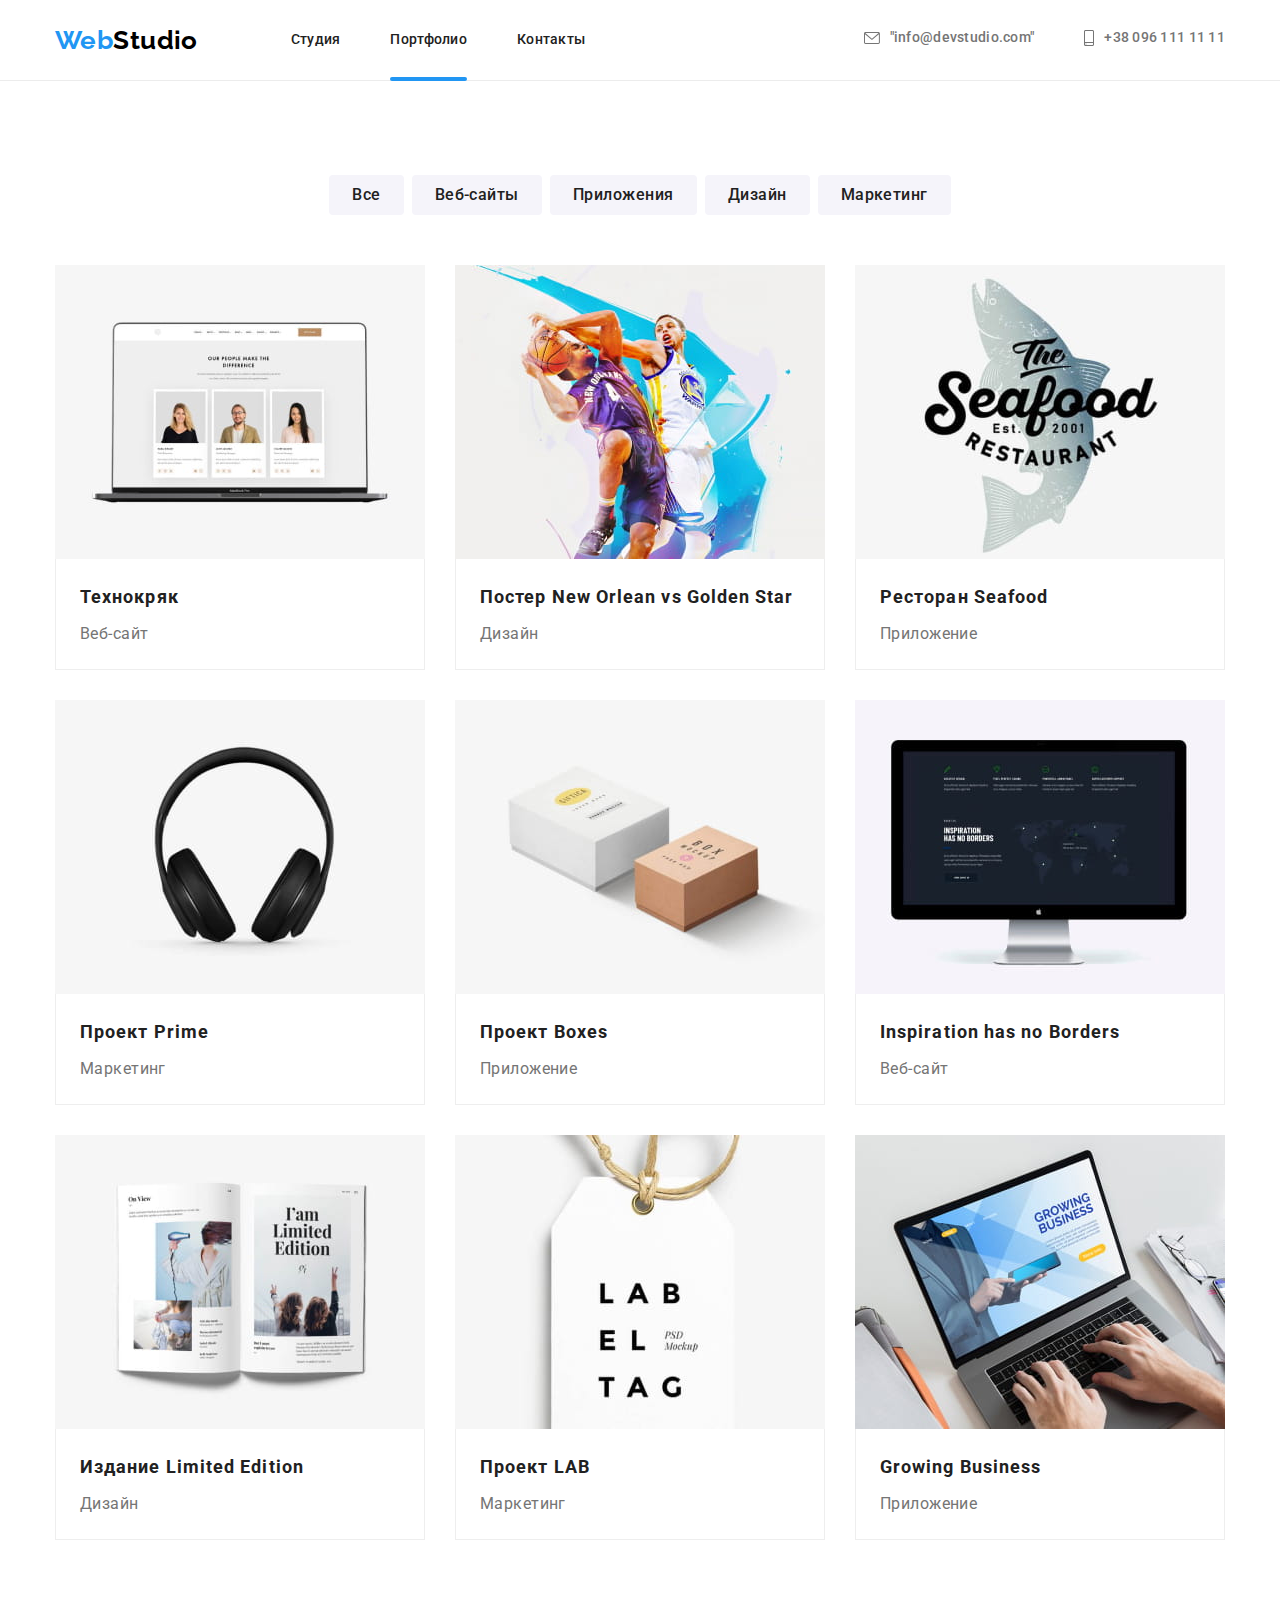
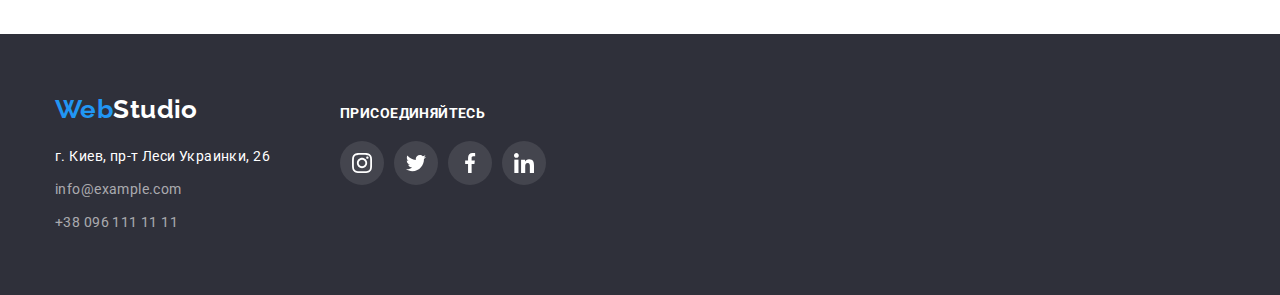
==== portfolio.html @ eaa1dd15 "Добавляет файлы ДЗ№5" ====
<!DOCTYPE html>
<html lang="ru">
  <head>
    <meta charset="UTF-8" />
    <meta http-equiv="X-UA-Compatible" content="IE=edge" />
    <meta name="viewport" content="width=device-width, initial-scale=1.0" />
    <title>Портфолио</title>
    <link rel="preconnect" href="https://fonts.googleapis.com" />
    <link rel="preconnect" href="https://fonts.gstatic.com" crossorigin />
    <link
      href="https://fonts.googleapis.com/css2?family=Raleway:wght@700&family=Roboto:wght@400;500;700;900&display=swap"
      rel="stylesheet"
    />
    <link
      rel="stylesheet"
      href="https://cdnjs.cloudflare.com/ajax/libs/modern-normalize/1.1.0/modern-normalize.min.css"
    />
    <link rel="stylesheet" href="./css/style.css" />
  </head>
  <body>
    <!-- Header section -->
    <header class="header">
      <div class="container nav-flex">
        <nav class="header-nav">
          <a href="./index.html" class="logo link">Web<span class="logo-black">Studio</span></a>
          <ul class="header-nav-list list">
            <li class="header-nav-item">
              <a class="header-nav-link link" href="./index.html">Студия</a>
            </li>
            <li class="header-nav-item">
              <a class="header-nav-link link current" href="./portfolio.html">Портфолио</a>
            </li>
            <li class="header-nav-item">
              <a class="header-nav-link link" href="">Контакты</a>
            </li>
          </ul>
        </nav>
        <ul class="header-contacts-list list">
          <li class="header-contacts-item">
            <a class="header-contact-link link" href="mailto:info@devstudio.com">
              <svg class="contact-icon" width="16px" height="12px">
                <use href="./images/icons.svg#icon-envelope"></use>
              </svg>
              "info@devstudio.com"
            </a>
          </li>
          <li class="header-contacts-item">
            <a class="header-contact-link link" href="tel:+380961111111">
              <svg class="contact-icon" width="10px" height="16px">
                <use href="./images/icons.svg#icon-smartphone"></use>
              </svg>
              +38 096 111 11 11
            </a>
          </li>
        </ul>
      </div>
    </header>
    <!-- Main content section -->
    <main>
      <section class="portfolio-section section">
        <div class="container">
          <h1 class="visually-hidden">Наши проекты</h1>
          <ul class="portfolio-btn-list list">
            <li class="portfolio-btn-item">
              <button class="portfolio-btn" type="button">Все</button>
            </li>
            <li class="portfolio-btn-item">
              <button class="portfolio-btn" type="button">Веб-сайты</button>
            </li>
            <li class="portfolio-btn-item">
              <button class="portfolio-btn" type="button">Приложения</button>
            </li>
            <li class="portfolio-btn-item">
              <button class="portfolio-btn" type="button">Дизайн</button>
            </li>
            <li class="portfolio-btn-item">
              <button class="portfolio-btn" type="button">Маркетинг</button>
            </li>
          </ul>
          <ul class="portfolio-list list">
            <li class="portfolio-list-item">
              <a class="portfolio-list-link link" href="#">
                <div class="image-cover">
                  <img
                    src="./images/techcrack.jpg"
                    alt="Ноутбук с открытой веб-страницей"
                    width="370"
                  />
                  <p class="product-description">
                    Ресурс предлагает комплексные предложения с разным уровнем функционала и
                    сервисов. Все это позволит посетителю получить исчерпывающие сведения о компании
                    или частном лице.
                  </p>
                </div>
                <div class="portfolio-border">
                  <h2 class="portfolio-list-title">Технокряк</h2>
                  <p class="portfolio-list-text">Веб-сайт</p>
                </div>
              </a>
            </li>
            <li class="portfolio-list-item">
              <a class="portfolio-list-link link" href="#">
                <div class="image-cover">
                  <img src="./images/poster.jpg" alt="Баскетболисты" width="370" />
                  <p class="product-description">
                    Ресурс предлагает комплексные предложения с разным уровнем функционала и
                    сервисов. Все это позволит посетителю получить исчерпывающие сведения о компании
                    или частном лице.
                  </p>
                </div>
                <div class="portfolio-border">
                  <h2 class="portfolio-list-title">Постер New Orlean vs Golden Star</h2>
                  <p class="portfolio-list-text">Дизайн</p>
                </div>
              </a>
            </li>
            <li class="portfolio-list-item">
              <a class="portfolio-list-link link" href="#">
                <div class="image-cover">
                  <img src="./images/seafood.jpg" alt="Логотип ресторана seafood" width="370" />
                  <p class="product-description">
                    Ресурс предлагает комплексные предложения с разным уровнем функционала и
                    сервисов. Все это позволит посетителю получить исчерпывающие сведения о компании
                    или частном лице.
                  </p>
                </div>
                <div class="portfolio-border">
                  <h2 class="portfolio-list-title">Ресторан Seafood</h2>
                  <p class="portfolio-list-text">Приложение</p>
                </div>
              </a>
            </li>
            <li class="portfolio-list-item">
              <a class="portfolio-list-link link" href="#">
                <div class="image-cover">
                  <img src="./images/prime.jpg" alt="Наушники" width="370" />
                  <p class="product-description">
                    Ресурс предлагает комплексные предложения с разным уровнем функционала и
                    сервисов. Все это позволит посетителю получить исчерпывающие сведения о компании
                    или частном лице.
                  </p>
                </div>
                <div class="portfolio-border">
                  <h2 class="portfolio-list-title">Проект Prime</h2>
                  <p class="portfolio-list-text">Маркетинг</p>
                </div>
              </a>
            </li>
            <li class="portfolio-list-item">
              <a class="portfolio-list-link link" href="#">
                <div class="image-cover">
                  <img src="./images/boxes.jpg" alt="Две коробки" width="370" />
                  <p class="product-description">
                    Ресурс предлагает комплексные предложения с разным уровнем функционала и
                    сервисов. Все это позволит посетителю получить исчерпывающие сведения о компании
                    или частном лице.
                  </p>
                </div>
                <div class="portfolio-border">
                  <h2 class="portfolio-list-title">Проект Boxes</h2>
                  <p class="portfolio-list-text">Приложение</p>
                </div>
              </a>
            </li>
            <li class="portfolio-list-item">
              <a class="portfolio-list-link link" href="#">
                <div class="image-cover">
                  <img
                    src="./images/inspiration-has-no-borders.jpg"
                    alt="Компьютер отображает проект"
                    width="370"
                  />
                  <p class="product-description">
                    Ресурс предлагает комплексные предложения с разным уровнем функционала и
                    сервисов. Все это позволит посетителю получить исчерпывающие сведения о компании
                    или частном лице.
                  </p>
                </div>
                <div class="portfolio-border">
                  <h2 class="portfolio-list-title">Inspiration has no Borders</h2>
                  <p class="portfolio-list-text">Веб-сайт</p>
                </div>
              </a>
            </li>
            <li class="portfolio-list-item">
              <a class="portfolio-list-link link" href="#">
                <div class="image-cover">
                  <img src="./images/limited-edition.jpg" alt="Журнал со статьей" width="370" />
                  <p class="product-description">
                    Ресурс предлагает комплексные предложения с разным уровнем функционала и
                    сервисов. Все это позволит посетителю получить исчерпывающие сведения о компании
                    или частном лице.
                  </p>
                </div>
                <div class="portfolio-border">
                  <h2 class="portfolio-list-title">Издание Limited Edition</h2>
                  <p class="portfolio-list-text">Дизайн</p>
                </div>
              </a>
            </li>
            <li class="portfolio-list-item">
              <a class="portfolio-list-link link" href="#">
                <div class="image-cover">
                  <img src="./images/lab.jpg" alt="Бирка LAB" width="370" />
                  <p class="product-description">
                    Ресурс предлагает комплексные предложения с разным уровнем функционала и
                    сервисов. Все это позволит посетителю получить исчерпывающие сведения о компании
                    или частном лице.
                  </p>
                </div>
                <div class="portfolio-border">
                  <h2 class="portfolio-list-title">Проект LAB</h2>
                  <p class="portfolio-list-text">Маркетинг</p>
                </div>
              </a>
            </li>
            <li class="portfolio-list-item">
              <a class="portfolio-list-link link" href="#">
                <div class="image-cover">
                  <img
                    src="./images/growing-business.jpg"
                    alt="Ноутбук отображает приложение для бизнеса"
                    width="370"
                  />
                  <p class="product-description">
                    Ресурс предлагает комплексные предложения с разным уровнем функционала и
                    сервисов. Все это позволит посетителю получить исчерпывающие сведения о компании
                    или частном лице.
                  </p>
                </div>
                <div class="portfolio-border">
                  <h2 class="portfolio-list-title">Growing Business</h2>
                  <p class="portfolio-list-text">Приложение</p>
                </div>
              </a>
            </li>
          </ul>
        </div>
      </section>
    </main>
    <!-- Footer section -->
    <footer class="footer">
      <div class="container">
        <div class="footer-flex">
          <div class="footer-contacts-flex">
            <a class="logo link" href="./">Web<span class="logo-white">Studio</span></a>
            <!-- Cotacts -->
            <address class="footer-contact">
              <ul class="footer-contact-list list">
                <li class="footer-contact-item">
                  <a
                    class="footer-contact-link address link"
                    href="https://bit.ly/3pXMvUd"
                    target="_blank"
                    rel="noopener noreferrer"
                    >г. Киев, пр-т Леси Украинки, 26</a
                  >
                </li>
                <li class="footer-contact-item">
                  <a class="footer-contact-link link" href="mailto:info@devstudio.com"
                    >info@example.com</a
                  >
                </li>
                <li class="footer-contacts-item">
                  <a class="footer-contact-link link" href="tel:+380961111111">+38 096 111 11 11</a>
                </li>
              </ul>
            </address>
          </div>
          <div class="footer-social-flex">
            <p class="footer-social-text">присоединяйтесь</p>
            <ul class="footer-social-list list">
              <li class="footer-social-item">
                <a class="footer-social-link link" href="">
                  <svg class="footer-social-icon" width="20px" height="20px">
                    <use href="./images/icons.svg#icon-instagram"></use>
                  </svg>
                </a>
              </li>
              <li class="footer-social-item">
                <a class="footer-social-link link" href="">
                  <svg class="footer-social-icon" width="20px" height="20px">
                    <use href="./images/icons.svg#icon-twitter"></use>
                  </svg>
                </a>
              </li>
              <li class="footer-social-item">
                <a class="footer-social-link link" href="">
                  <svg class="footer-social-icon" width="20px" height="20px">
                    <use href="./images/icons.svg#icon-facebook"></use>
                  </svg>
                </a>
              </li>
              <li class="footer-social-item">
                <a class="footer-social-link link" href="">
                  <svg class="footer-social-icon" width="20px" height="20px">
                    <use href="./images/icons.svg#icon-linkedin"></use>
                  </svg>
                </a>
              </li>
            </ul>
          </div>
        </div>
      </div>
    </footer>
  </body>
</html>
---- css/style.css ----
:root {
  --main-text-color: #212121;
  --secondary-text-color: #757575;
  --accent-color: #2196f3;
  --white: #ffffff;
  --black: #000000;
  --footer-contacts-color: rgba(255, 255, 255, 0.6);
  --white-background-color: #ffffff;
  --main-background-color: #ffffff;
  --team-background-color: #f5f4fa;
  --hero-background-color: #2f303a;
  --main-logo-color: #AFB1B8;
  --btn-hover-color: #188CE8;
}

body {
  font-family: 
    'Roboto', 'Open Sans', 'Fira Sans', sans-serif;
  font-size: 14px;
  letter-spacing: 0.03em;
  color: var(--main-text-color);
}

.list {
  list-style: none;
}

.link {
  text-decoration: none;
}

h1,
h2,
h3,
h4,
h5,
h6,
p,
ul {
  margin: 0;
  padding: 0;
}

img {
  display: block;
  max-width: 100%;
  height: auto;
}

.container {
  width: 1200px;
  padding-left: 15px;
  padding-right: 15px;
  margin-left: auto;
  margin-right: auto;
}

.section {
  padding-top: 94px;
  padding-bottom: 94px;
}

/* Header section */

.header {
  border-bottom: 1px solid #ececec;
  background-color: var(--main-background-color);
}

.logo {
  font-family: 'Raleway', sans-serif;
  font-weight: 700;
  font-size: 26px;
  line-height: 1.19;
  color: var(--accent-color);
  align-items: center;
  text-align: center;
}

.logo-black {
  color: var(--black);
}

.nav-flex {
  display: flex;
  align-items: center;
}

.header-nav {
  display: flex;
  align-items: center;
}

.header-nav-list {
  display: flex;
  margin-left: 93px;
  padding: 0;
}

.header-contacts-list {
  display: flex;
  margin-left: auto;
}

.header-contacts-item + .header-contacts-item {
  margin-left: 50px;
}

.header-nav-item:not(:last-child) {
  margin-right: 50px;
}

.header-nav-link {
  position: relative;
  display: block;
  padding-top: 32px;
  padding-bottom: 32px;
  font-weight: 500;
  font-size: 14px;
  line-height: 1.14;
  letter-spacing: 0.02em;
  color: var(--main-text-color);
  transition: color 250ms cubic-bezier(0.4, 0, 0.2, 1);
}

.contact-icon {
  fill: currentColor;
  margin-right: 10px;
}

.header-contact-link {
  display: inline-flex;
  align-items: center;
  font-weight: 500;
  font-size: 14px;
  line-height: 1.14;
  letter-spacing: 0.02em;
  color: var(--secondary-text-color);
  transition: color 250ms cubic-bezier(0.4, 0, 0.2, 1);
}

.header-nav-link:hover,
.header-nav-link:focus,
.header-contact-link:hover,
.header-contact-link:focus {
  color: var(--accent-color);
}


.header-nav-link.current::after {
  content: '';
  position: absolute;
  width: 100%;
  height: 4px;
  left: 0;
  bottom: -1px;
  background: var(--accent-color);
  border-radius: 2px;
}

/* Main sections */

.hero {
  padding-top: 200px;
  padding-bottom: 200px;
  max-width: 1600px;
  min-height: 600px;
  margin-left: auto;
  margin-right: auto;
  background-image: linear-gradient(to right,
      rgba(47, 48, 58, 0.4),
      rgba(47, 48, 58, 0.4)),
    url(../images/hero-bg.jpg);
  background-color: var(--hero-background-color);
  background-repeat: no-repeat;
  background-position: center;
  background-size: cover;
  text-align: center;
}

.hero-title {
  margin-bottom: 30px;
  font-weight: 900;
  font-size: 44px;
  max-width: 696px;
  margin-left: auto;
  margin-right: auto;
  line-height: 1.36;
  text-align: center;
  letter-spacing: 0.06em;
  text-transform: uppercase;
  color: var(--white);
}

.hero-btn {
  display: inline-block;
  border-radius: 4px;
  border: 1px solid transparent;
  padding: 10px 32px;
  min-width: 200px;
  font-weight: 700;
  font-size: 16px;
  line-height: 1.88;
  align-items: center;
  text-align: center;
  letter-spacing: 0.06em;
  background-color: var(--accent-color);
  color: var(--white);
  cursor: pointer;
}

.hero-btn:hover,
.hero-btn:focus {
  background-color: var(--btn-hover-color);
  transition: background-color 250ms cubic-bezier(0.4, 0, 0.2, 1);
}

/* Modal window */

.backdrop {
  position: fixed;
  top: 0;
  left: 0;
  width: 100%;
  height: 100%;
  opacity: 1;
  background-color: rgba(0, 0, 0, 0.2);
  transition: opacity 250ms cubic-bezier(0.4, 0, 0.2, 1);
}

.backdrop.is-hidden {
  opacity: 0;
  pointer-events: none;
}

.backdrop.is-hidden .modal {
  transform: translate(-50%, -50%) scale(0.5);
}

.modal {
  position: absolute;
  top: 50%;
  left: 50%;

  min-height: 581px;
  min-width: 528px;
  padding: 15px;

  background-color: var(--main-background-color);
  box-shadow: 0px 1px 3px rgba(0, 0, 0, 0.12),
  0px 1px 1px rgba(0, 0, 0, 0.14),
  0px 2px 1px rgba(0, 0, 0, 0.2);
  border-radius: 4px;

  transform: translate(-50%, -50%) scale(1);
  transition: transform 250ms cubic-bezier(0.4, 0, 0.2, 1);
}


.button-close {
  position: absolute;
  display: flex;
  align-items: center;
  right: 8px;
  top: 8px;
  width: 30px;
  height: 30px;
  border-radius: 50%;
  cursor: pointer;
  border: 1px solid rgba(0, 0, 0, 0.1);
  background-color: var(--main-background-color);
}

.icon-close {
  fill: currentColor;
}

/* Features section */

.visually-hidden {
  position: absolute;
  width: 1px;
  height: 1px;
  margin: -1px;
  border: 0;
  padding: 0;
  white-space: nowrap;
  clip-path: inset(100%);
  clip: rect(0 0 0 0);
  overflow: hidden;
}


.features-list {
  display: flex;
}

.features-item:not(:last-child) {
  max-width: 270px;
  margin-right: 30px;
}

.features-icon-box {
  display: flex;
  width: 270px;
  height: 120px;
  background-color: var(--team-background-color);
  border-radius: 4px;
  align-items: center;
  justify-content: center;
  margin-bottom: 30px;
}

.features-title {
  font-weight: 700;
  font-size: 14px;
  line-height: 1.14;
  text-transform: uppercase;
}

.features-text {
  margin-top: 10px;
  line-height: 1.71;  
  color: var(--secondary-text-color)
}

/* Work section */

.work-section {
  padding-top: 0;
  background-color: var(--main-background-color);
}

.section-title {
  font-weight: 700;
  font-size: 36px;
  line-height: 1.17;
  text-align: center;
  color: var(--main-text-color)
}

.work-list {
  display: flex;
  margin-top: 50px;
}


.work-item:not(:last-child) {
  margin-right: 30px;
}

.work-item {
  position: relative;
}

.work-box {
  position: absolute;
  width: 100%;
  height: 100%;
  bottom: 0;
  left: 0;
  height: 70px;
  display: flex;
  justify-content: center;
  align-items: center;
  background-color: rgba(47, 48, 58, 0.8);
}

.work-box > p {
  font-weight: 700;
  line-height: 1.14;
  text-transform: uppercase;
  color: var(--main-background-color);
}

/* Team section */

.team-item {
  box-shadow: 0px 1px 3px rgba(0, 0, 0, 0.12),
  0px 1px 1px rgba(0, 0, 0, 0.14),
  0px 2px 1px rgba(0, 0, 0, 0.2);
  border-radius: 0px 0px 4px 4px;
}

.team-social-list {
  display: flex;
  margin-top: 16px;
  justify-content: center;
  align-items: center;
}

.team-social-item {
  width: 44px;
  height: 44px;
}

.team-social-item:not(:last-child) {
  margin-right: 10px;
}

.team-social-link {
  width: 100%;
  height: 100%;
  display: flex;
  border-radius: 50%;
  align-items: center;
  justify-content: center;
  color: var(--main-logo-color);
  transition: background-color 250ms cubic-bezier(0.4, 0, 0.2, 1),
  color 250ms cubic-bezier(0.4, 0, 0.2, 1);
}

.team-social-link:hover,
.team-social-link:focus {
  color: var(--white);
  background-color: var(--accent-color);
  } 

.team-social-icon {
  fill: currentColor;
}

.team-section {
  background-color: var(--team-background-color);
}

.team-list {
  display: flex;
  margin-top: 50px;
}

.team-item {
  background-color: var(--white-background-color);
}

.team-item:not(:last-child) {
  margin-right: 30px;
}

.team-workers {
  padding-top: 30px;
  padding-bottom: 30px;
}

.team-worker {
  font-weight: 500;
  font-size: 16px;
  line-height: 1.19;
  color: var(--main-text-color);
  text-align: center;
}

.team-profession {
  margin-top: 10px;
  font-size: 16px;
  line-height: 1.19;
  color: var(--secondary-text-color);
  text-align: center;
}

/* Client section */

.client-list {
  display: flex;
  margin-top: 50px;
  padding: 0;
  list-style: none;
  justify-content: space-between;
  align-items: center;
}

.client-item {
  width: 170px;
  height: 92px;
}

.client-item:not(:last-child) {
  margin-right: 30px;
}

.client-link {
  width: 100%;
  height: 100%;
  display: flex;
  align-items: center;
  justify-content: center;
  border: 1px solid var(--main-logo-color);
  box-sizing: border-box;
  border-radius: 4px;
  color: var(--main-logo-color);
  transition: color 250ms cubic-bezier(0.4, 0, 0.2, 1),
  border-color 250ms cubic-bezier(0.4, 0, 0.2, 1);
}

.client-link:hover,
.client-link:focus {
  color: var(--accent-color);
  border-color: var(--accent-color);
  }

.client-icon {
  fill: currentColor;
}

/* Footer section */

.footer-flex {
  display: flex;
  align-items: baseline;
}

.footer-social-flex {
  width: 206px;
  height: 80px;
  margin-left: 70px;
}

.footer-social-list {
  display: flex;
  margin-top: 20px;
  justify-content: space-between;
  align-items: center;
}

.footer-social-text {
  font-weight: 700;
  text-transform: uppercase;
  color: var(--white);
}

.footer-social-item {
  width: 44px;
  height: 44px;

}

.footer-social-link {
  width: 100%;
  height: 100%;
  display: flex;
  justify-content: center;
  align-items: center;
  border-radius: 50%;
  color: var(--white);
  background-color: rgba(255, 255, 255, 0.1);
  transition: background-color 250ms cubic-bezier(0.4, 0, 0.2, 1);
}

.footer-social-link:hover,
.footer-social-link:focus {
  background-color: var(--accent-color);
  }

.footer-social-icon {  
  fill: currentColor;
}

.footer {
  background-color: var(--hero-background-color);
  padding-top: 60px;
  padding-bottom: 60px;
}

.logo-white {
  color: var(--white);
}

.footer-contact {
  margin-top: 20px;
}

.footer-contact-item:not(last-child) {
  margin-bottom: 9px;
}

.footer-contact-link {
  font-style: normal;
  font-size: 14px;
  line-height: 1.71;
  color: var(--footer-contacts-color);
  transition: color 250ms cubic-bezier(0.4, 0, 0.2, 1);
}

.footer-contact-link.address {
  color: var(--white);
  margin-top: 20px;
}

.footer-contact-link:hover,
.footer-contact-link:focus {
  color: var(--accent-color);
}

/* Portfolio */

.portfolio-section {
  background-color: var(--main-background-color)
}

.portfolio-btn-list {
  display: flex;
  justify-content: center;
}

.portfolio-btn-item:not(:last-child) {
  margin-right: 8px;
}

.portfolio-btn {
  display: inline-block;
  min-width: 73px;
  padding: 6px 22px;
  font-weight: 500;
  font-size: 16px;
  line-height: 1.63;
  letter-spacing: 0.03em;
  text-align: center;
  border: 1px solid transparent;
  border-radius: 4px;  
  background-color: var(--team-background-color);
  color: var(--main-text-color);
  cursor: pointer;
  transition: color 250ms cubic-bezier(0.4, 0, 0.2, 1), background-color 250ms cubic-bezier(0.4, 0, 0.2, 1), box-shadow 250ms cubic-bezier(0.4, 0, 0.2, 1);
}

.portfolio-btn:hover,
.portfolio-btn:focus {
  background-color: var(--accent-color);
  color: var(--white);
  box-shadow: 0px 3px 1px rgba(0, 0, 0, 0.1),
  0px 1px 2px rgba(0, 0, 0, 0.08),
  0px 2px 2px rgba(0, 0, 0, 0.12);
}

.portfolio-list {
  display: flex;
  flex-wrap: wrap;
  margin-top: 50px;
}


.portfolio-list-item:not(:nth-child(3n)) {
  margin-right: 30px;
}

.portfolio-list-item:nth-last-child(-n + 3) {
  margin-bottom: 0;
}

.portfolio-list-item {
  margin-bottom: 30px;
}

.portfolio-list-link {
  display: block;
  width: 370px;
  transition: box-shadow 250ms cubic-bezier(0.4, 0, 0.2, 1);
}

.portfolio-list-link:hover,
.portfolio-list-link:focus {
  box-shadow: 0px 1px 1px rgba(0, 0, 0, 0.12),
    0px 4px 4px rgba(0, 0, 0, 0.06),
    1px 4px 6px rgba(0, 0, 0, 0.16);
}

.image-cover {
  position: relative;
  overflow: hidden;
}

.product-description {
  position: absolute;
  top: 1px;
  left: 0;
  font-size: 18px;
  line-height: 1.55;
  width: 100%;
  height: 100%;
  padding: 63px 24px;
  color: var(--white);
  background-color: rgba(33, 150, 243, 0.9);
  transform: translateY(100%);
  transition: transform 250ms cubic-bezier(0.4, 0, 0.2, 1);
}

.portfolio-list-link:hover .product-description {
  transform: translateY(0);
}

.portfolio-list-link:focus .product-description {
  transform: translateY(0);
}

  


.portfolio-list-title {
  font-weight: 700;
  font-size: 18px;
  line-height: 2;
  letter-spacing: 0.06em;
  color: var(--main-text-color);
}

.portfolio-list-text {
  font-size: 16px;
  line-height: 1.87;
  color: var(--secondary-text-color);
  margin-top: 4px;
}

.portfolio-border {
  border: 1px solid #eeeeee;
  border-top: transparent;
  padding: 20px 24px;
}
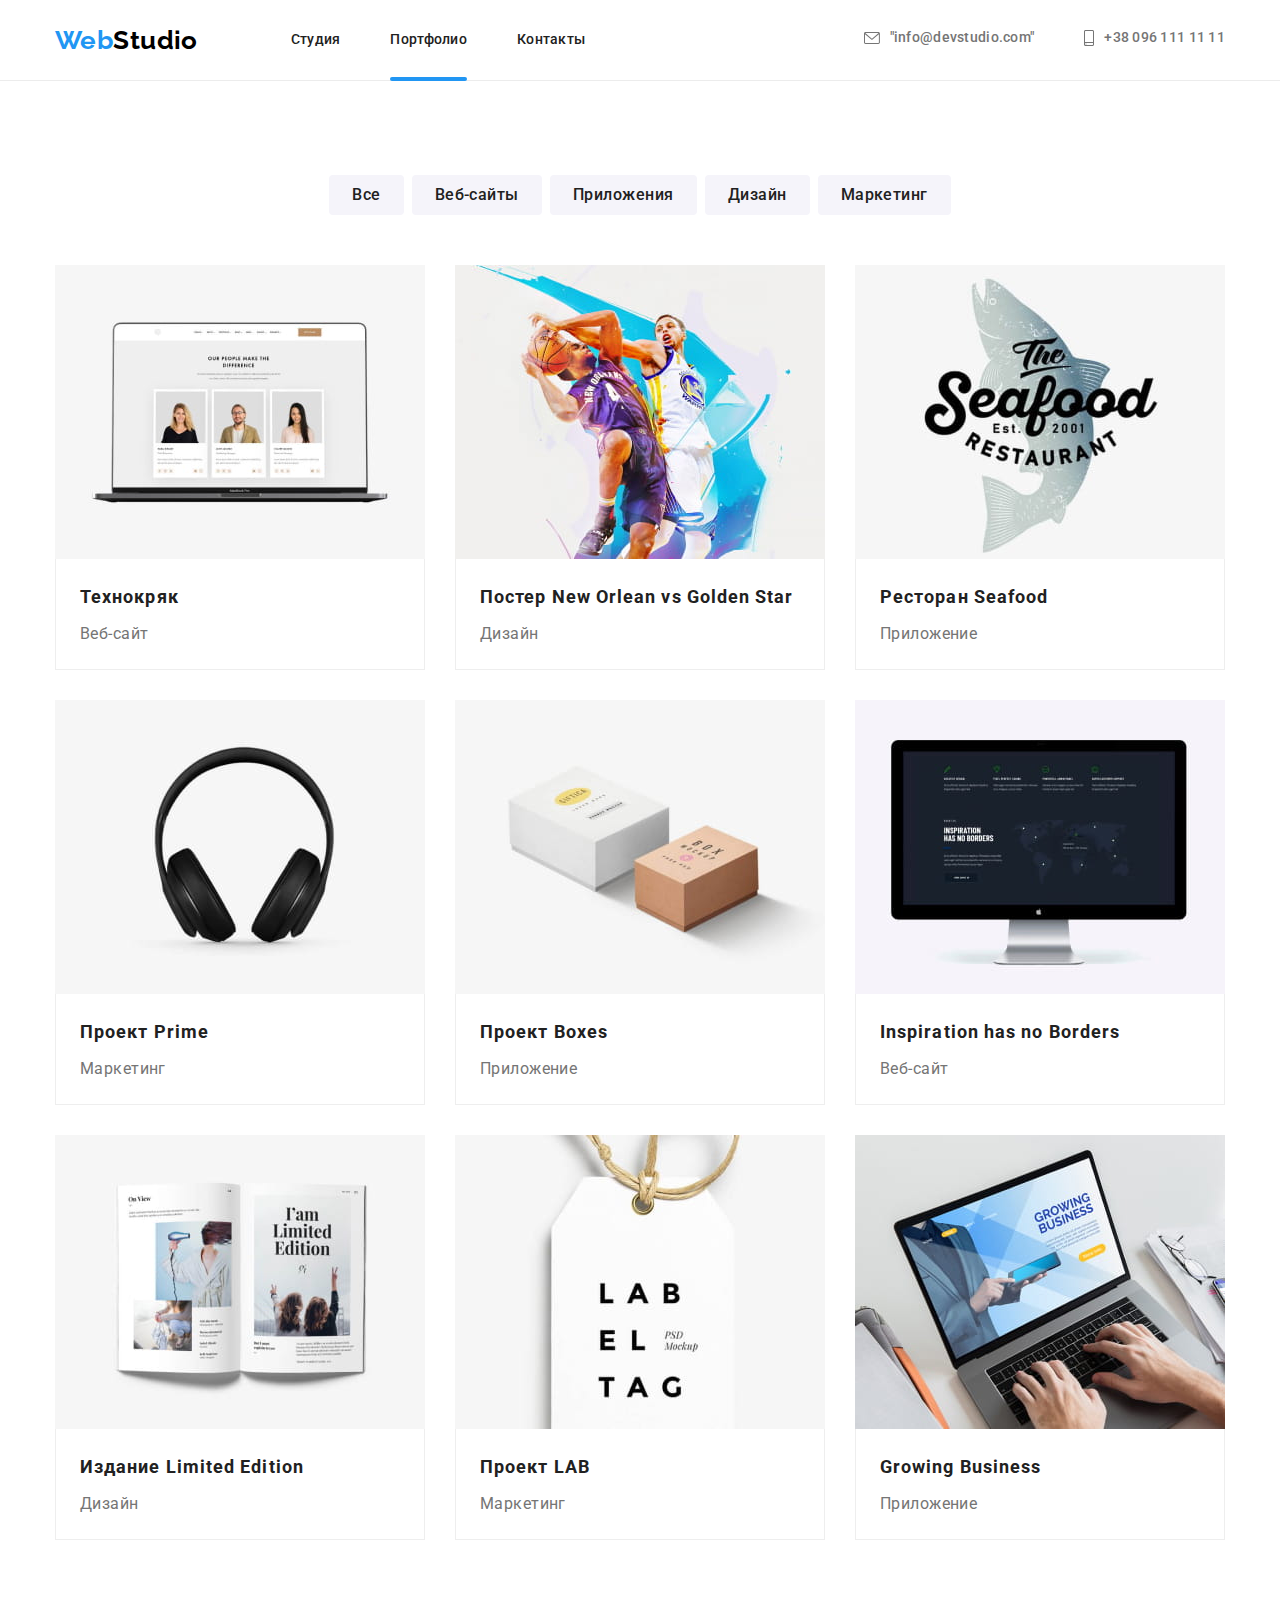
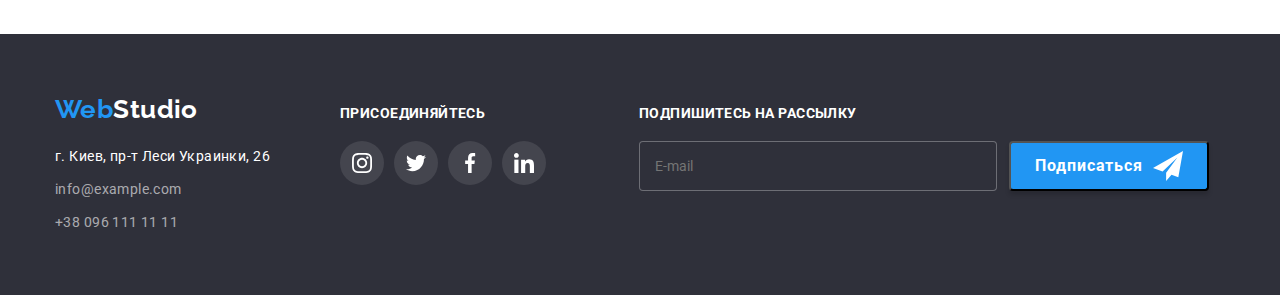
==== commit 9efc27cc: "Добавляет секцию подписаться" ====
--- a/portfolio.html
+++ b/portfolio.html
@@ -300,6 +300,25 @@
               </li>
             </ul>
           </div>
+          <div class="footer-subscribe">
+            <p class="footer-subscribe-text">Подпишитесь на рассылку</p>
+            <div class="subscribe-form">
+              <form>
+                <input
+                  class="subscribe-input"
+                  type="email"
+                  name="mail"
+                  id="mail"
+                  placeholder="E-mail"
+                />
+              </form>
+              <button class="submit-btn" type="submit">
+                Подписаться<svg class="icon-send" width="30px" height="30px">
+                  <use href="./images/icons.svg#icon-send"></use>
+                </svg>
+              </button>
+            </div>
+          </div>
         </div>
       </div>
     </footer>
--- a/css/style.css
+++ b/css/style.css
@@ -591,6 +591,56 @@
   color: var(--accent-color);
 }
 
+.footer-subscribe {
+  margin-left: 93px;
+}
+
+.footer-subscribe-text {
+font-weight: 700;
+text-transform: uppercase;
+color: var(--white);
+}
+
+.subscribe-form {
+  display: flex;
+  margin-top: 20px;
+}
+
+.subscribe-input {
+  width: 358px;
+  padding: 16px 15px;
+  border: 1px solid rgba(255, 255, 255, 0.3);
+  border-radius: 4px;
+  background-color: var(--hero-background-color);
+  color: var(--white);
+  margin-right: 12px;
+}
+
+.submit-btn {
+  display: flex;
+  width: 200px;
+  height: 50px;
+  color: var(--white);
+  background-color: var(--accent-color);
+  font-weight: 700;
+  font-size: 16px;
+  line-height: 1.875;
+  justify-content: center;
+  align-items: center;
+  text-align: center;
+  letter-spacing: 0.06em;
+  
+
+  box-shadow: 0px 4px 4px rgba(0, 0, 0, 0.15);
+  border-radius: 4px;
+}
+
+.icon-send {
+  fill: currentColor;
+  margin-left: 10px;
+}
+
+
 /* Portfolio */
 
 .portfolio-section {
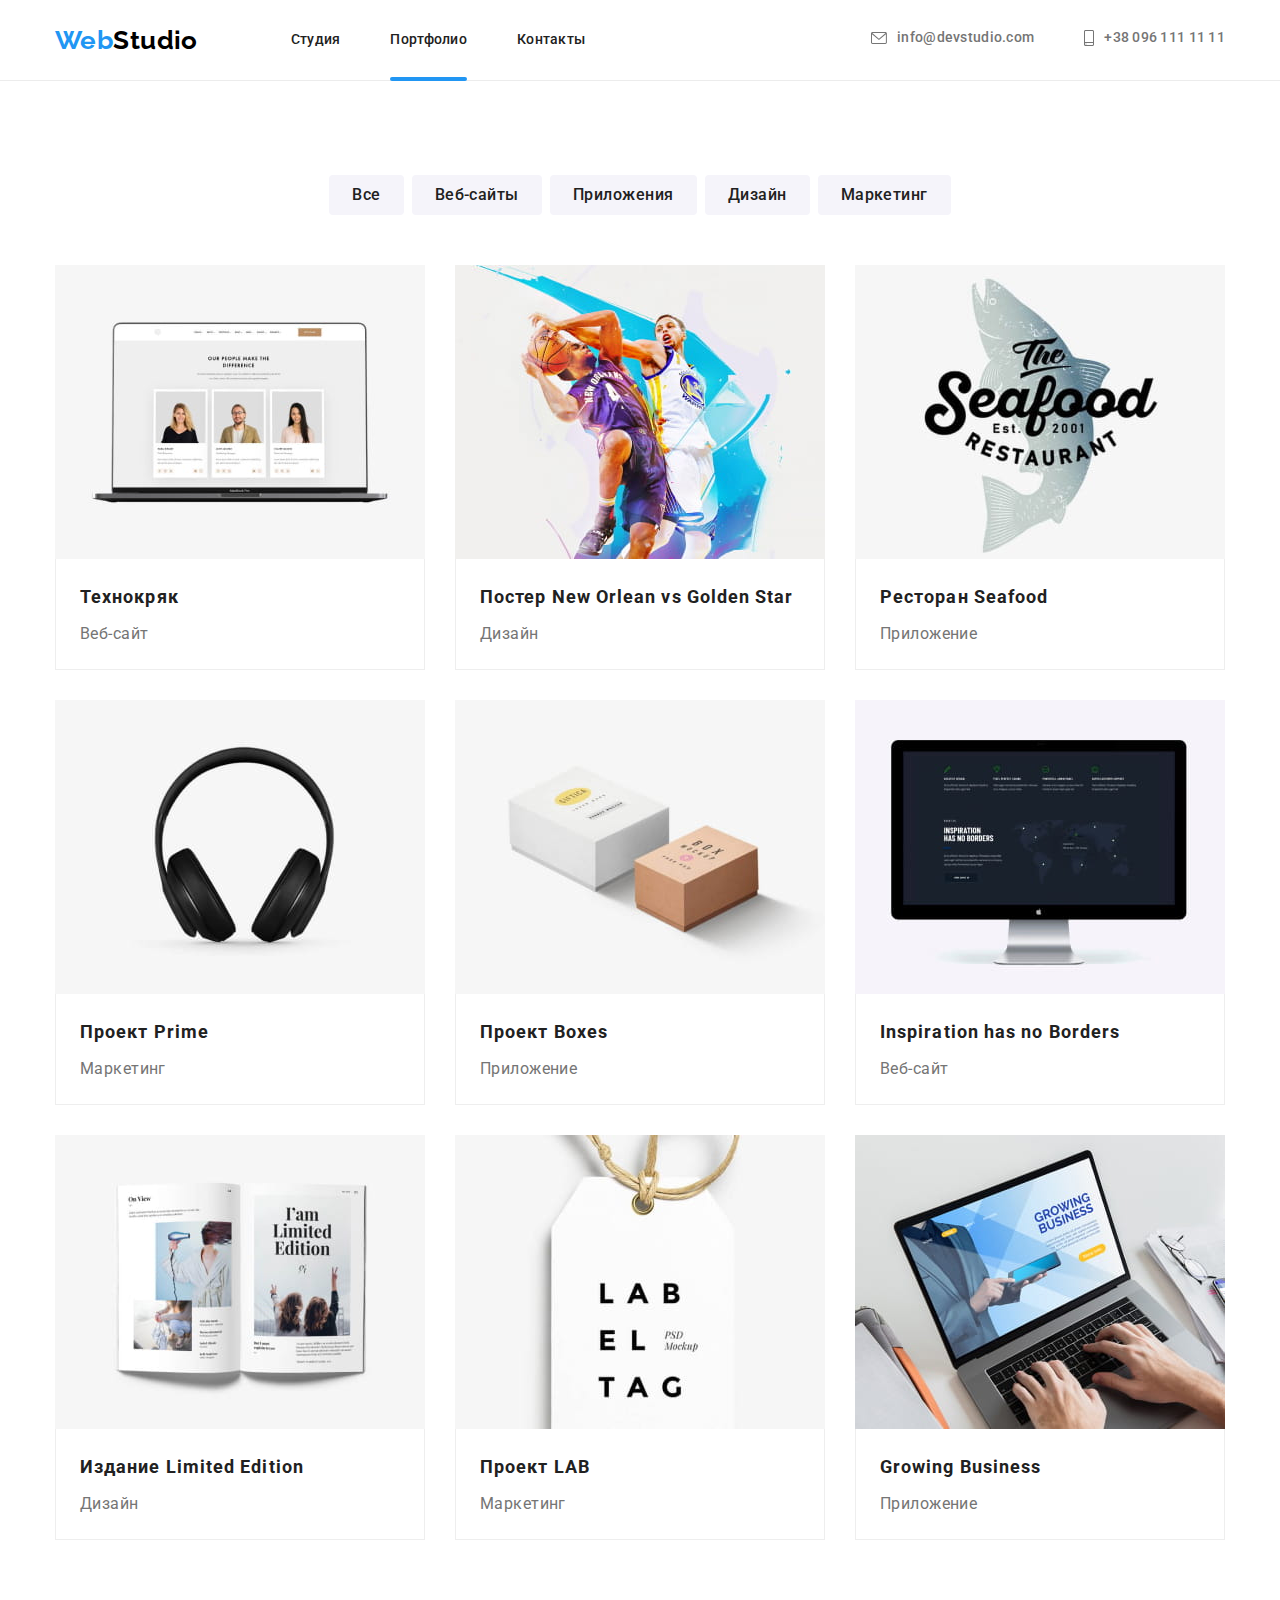
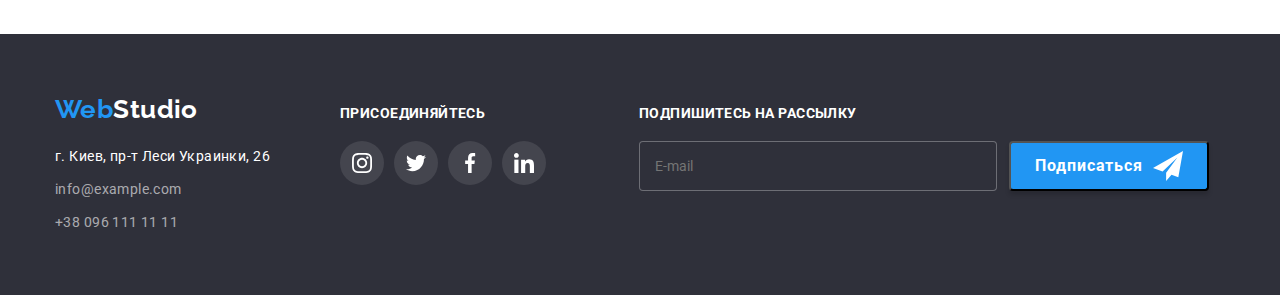
==== commit ca29fe31: "Добавляет готовое модальное окно" ====
--- a/portfolio.html
+++ b/portfolio.html
@@ -41,7 +41,7 @@
               <svg class="contact-icon" width="16px" height="12px">
                 <use href="./images/icons.svg#icon-envelope"></use>
               </svg>
-              "info@devstudio.com"
+              info@devstudio.com
             </a>
           </li>
           <li class="header-contacts-item">
--- a/css/style.css
+++ b/css/style.css
@@ -244,7 +244,6 @@
 
   min-height: 581px;
   min-width: 528px;
-  padding: 15px;
 
   background-color: var(--main-background-color);
   box-shadow: 0px 1px 3px rgba(0, 0, 0, 0.12),
@@ -271,8 +270,156 @@
   background-color: var(--main-background-color);
 }
 
+.button-close:hover, 
+.button-close:focus {
+  color: var(--accent-color);
+}
+
 .icon-close {
   fill: currentColor;
+}
+
+.form {
+  padding: 40px;
+}
+
+.form-field:not(:last-child) {
+  margin-bottom: 10px;
+}
+
+.form-field:last-child {
+  margin-top: 20px;
+}
+
+.form-field {
+  display: flex;
+  flex-direction: column;
+  position: relative;
+}
+
+.modal-title {
+  margin-bottom: 12px;
+  font-weight: 700;
+  font-size: 20px;
+  line-height: 1.15;
+  text-align: center;
+  letter-spacing: 0.03em;
+  
+  color: var(--main-text-color);
+}
+
+.form-label {
+  margin-bottom: 4px;
+  font-size: 12px;
+  line-height: 1.16;
+  letter-spacing: 0.01em;
+  color: var(--secondary-text-color);
+}
+
+.form-input {
+  padding: 12px 35px;
+  width: 100%;
+  border: 1px solid rgba(33, 33, 33, 0.2);
+  border-radius: 4px;
+  cursor: pointer;
+  transition: border-color 250ms cubic-bezier(0.4, 0, 0.2, 1);
+}
+
+.form-textarea {
+  display: block;
+  height: 120px;
+  resize: none;
+  padding: 12px 16px;
+}
+
+.form-textarea::placeholder {
+  font-size: 12px;
+  line-height: 1.16;
+  letter-spacing: 0.01em;
+  
+  color: rgba(117, 117, 117, 0.5);
+}
+
+.form-input:hover, 
+.form-input:focus {
+  outline: none;
+  border-color: var(--accent-color);
+}
+
+.input-icon {
+  position: absolute;
+  left: 12px;
+  top: 50%;
+  fill: currentColor;
+  transition: fill 250ms cubic-bezier(0.4, 0, 0.2, 1);
+}
+
+.form-input:hover~.input-icon {
+  fill: var(--accent-color);
+}
+
+.form-field-check {
+  padding-left: 14px;
+  margin-top: 20px;
+  margin-bottom: 30px;
+}
+
+
+.policy-lable {
+  display: flex;
+  align-items: center;
+  line-height: 1.71;
+  color: var(--secondary-text-color);
+}
+
+.icon-check {
+  display: inline-block;
+  width: 16px;
+  height: 15px;
+  border: 2px solid var(--main-text-color);
+  border-radius: 2px;
+  margin-right: 7px;
+  cursor: pointer;
+}
+
+.form-checkbox:checked + .icon-check {
+  background-image: url(/GitHub/goit-markup-hw-06/images/icon-check1.svg);
+  background-position: center;
+  background-repeat: no-repeat;
+  background-color: var(--accent-color);
+  background-origin: border-box;
+  border-color: var(--accent-color);
+  }
+
+.link-check {
+  color: var(--accent-color);
+  margin-left: 5px;
+}
+
+.btn-submit-modal {
+  display: flex;
+  justify-content: center;
+  align-items: center;
+  text-align: center;
+  margin: 0 auto;
+  min-width: 200px;
+  padding: 10px 55px;
+  background: var(--accent-color);
+  border: none;
+  box-shadow: 0px 4px 4px rgba(0, 0, 0, 0.15);
+  border-radius: 4px;
+  font-weight: 700;
+  font-size: 16px;
+  line-height: 1.875;
+  letter-spacing: 0.06em;
+  color: var(--white);
+  cursor: pointer;
+}
+
+.btn-submit-modal:hover,
+.btn-submit-modal:focus {
+  background-color: var(--btn-hover-color);
+  transition: background-color 250ms cubic-bezier(0.4, 0, 0.2, 1);
 }
 
 /* Features section */
